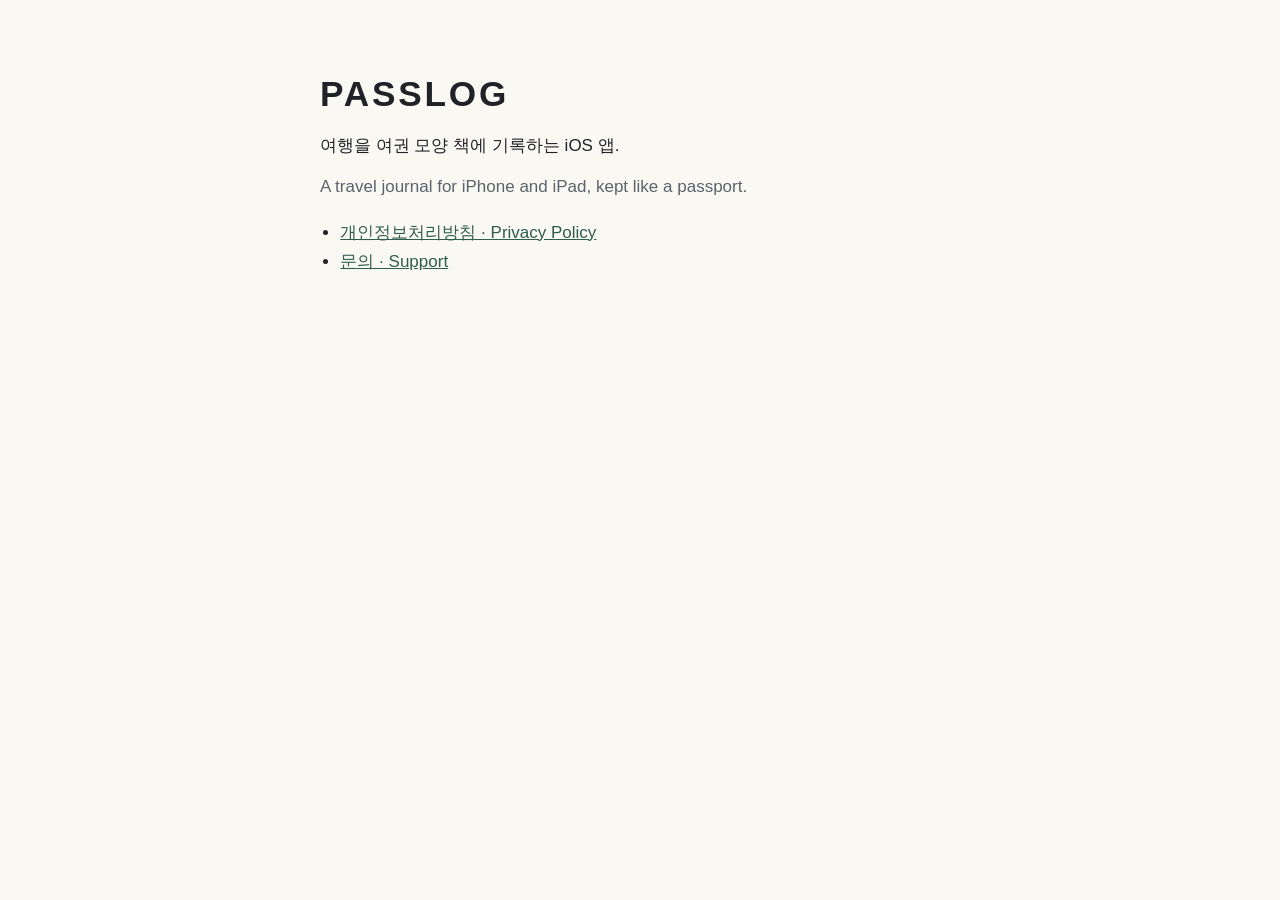
==== index.html @ 2c304961 "PASSLOG 사이트: app-ads.txt · 개인정보처리방침 · 소개" ====
<!doctype html>
<html lang="ko">
<head>
<meta charset="utf-8">
<meta name="viewport" content="width=device-width, initial-scale=1">
<title>PASSLOG</title>
<style>
  :root { --bg:#faf8f3; --fg:#1f2328; --muted:#5b636b; --accent:#2f5d50; }
  @media (prefers-color-scheme: dark) { :root { --bg:#16181b; --fg:#e8e6e1; --muted:#a3a9b0; --accent:#8fc3b2; } }
  body { margin:0; background:var(--bg); color:var(--fg); font:17px/1.7 -apple-system, BlinkMacSystemFont, "Apple SD Gothic Neo", "Noto Sans KR", sans-serif; }
  main { max-width:640px; margin:0 auto; padding:64px 16px; }
  h1 { font-size:2.2rem; letter-spacing:.08em; margin:0 0 8px; }
  p { margin:0 0 12px; }
  .muted { color:var(--muted); }
  a { color:var(--accent); }
  ul { padding-left:1.2em; }
</style>
</head>
<body>
<main>
<h1>PASSLOG</h1>
<p>여행을 여권 모양 책에 기록하는 iOS 앱.</p>
<p class="muted">A travel journal for iPhone and iPad, kept like a passport.</p>
<ul>
<li><a href="privacy.html">개인정보처리방침 · Privacy Policy</a></li>
<li><a href="https://github.com/Geek-ohmtech/passlog-data/issues">문의 · Support</a></li>
</ul>
</main>
</body>
</html>
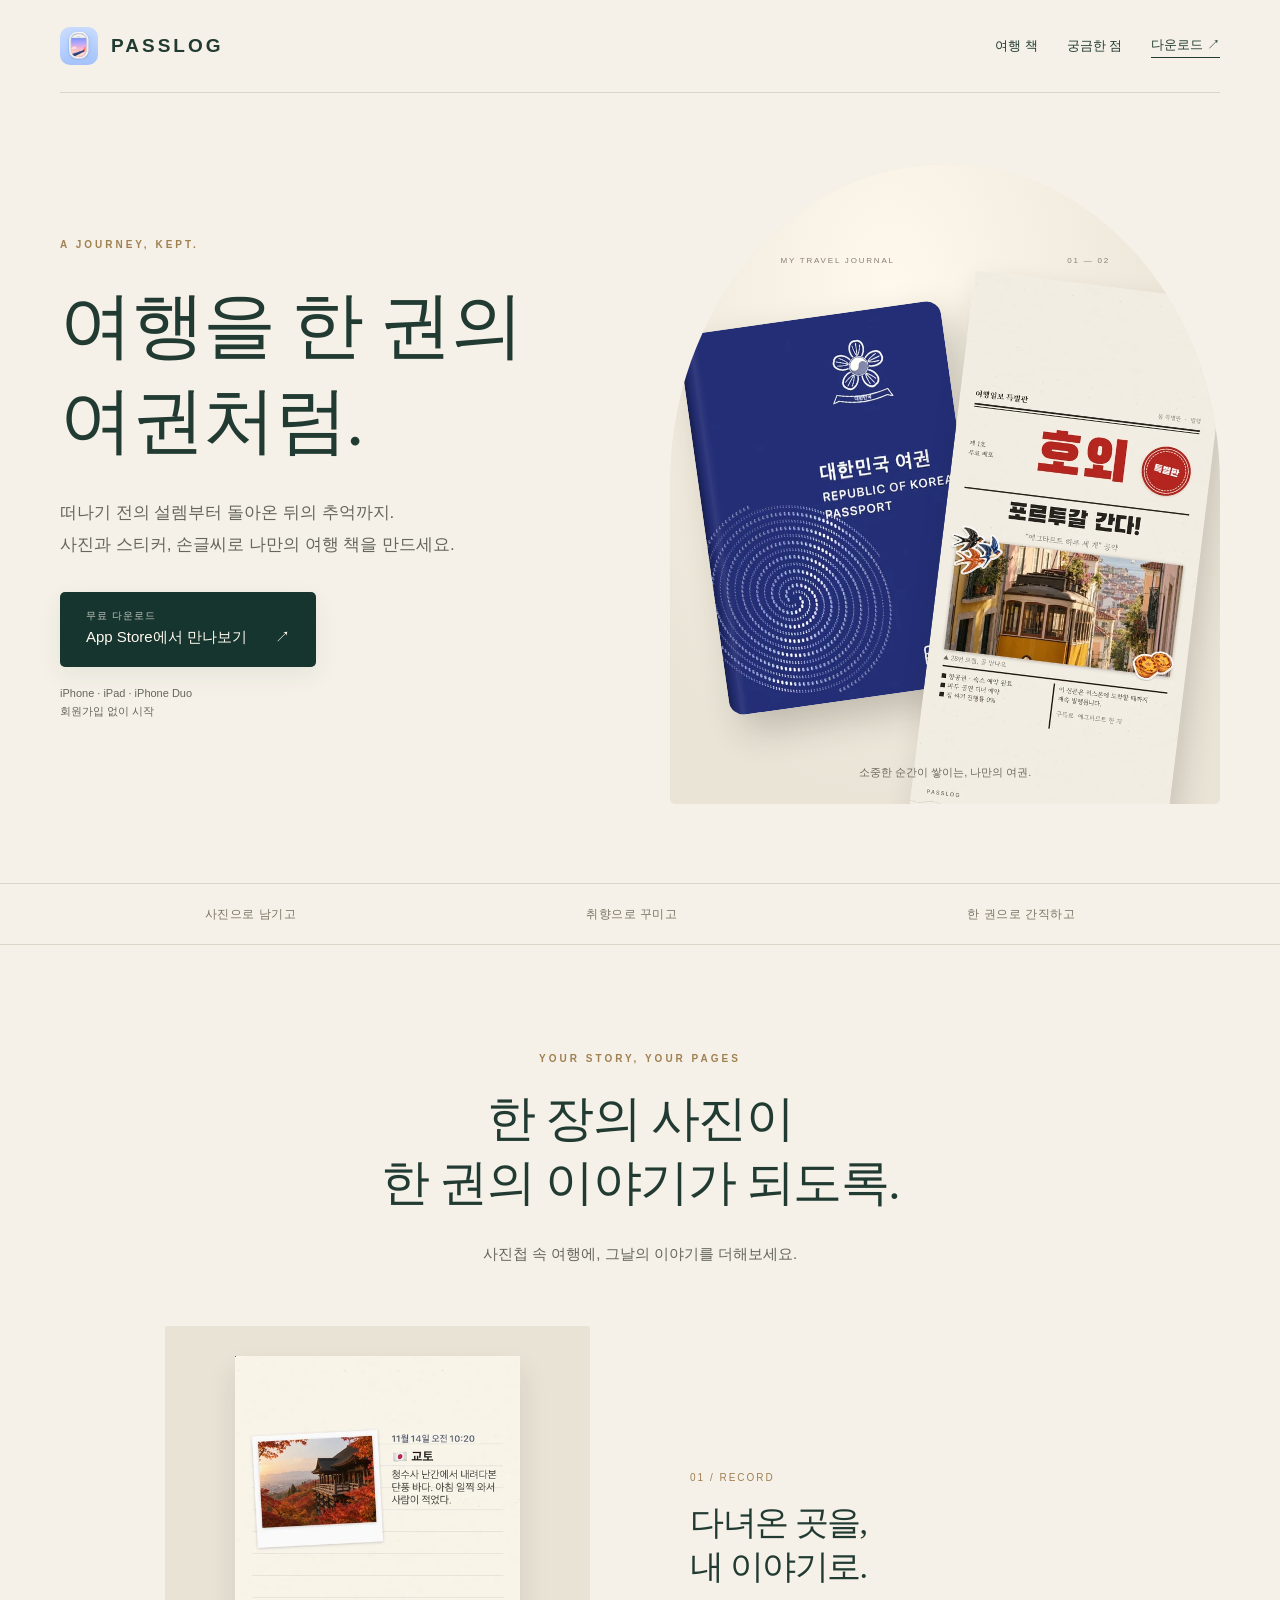
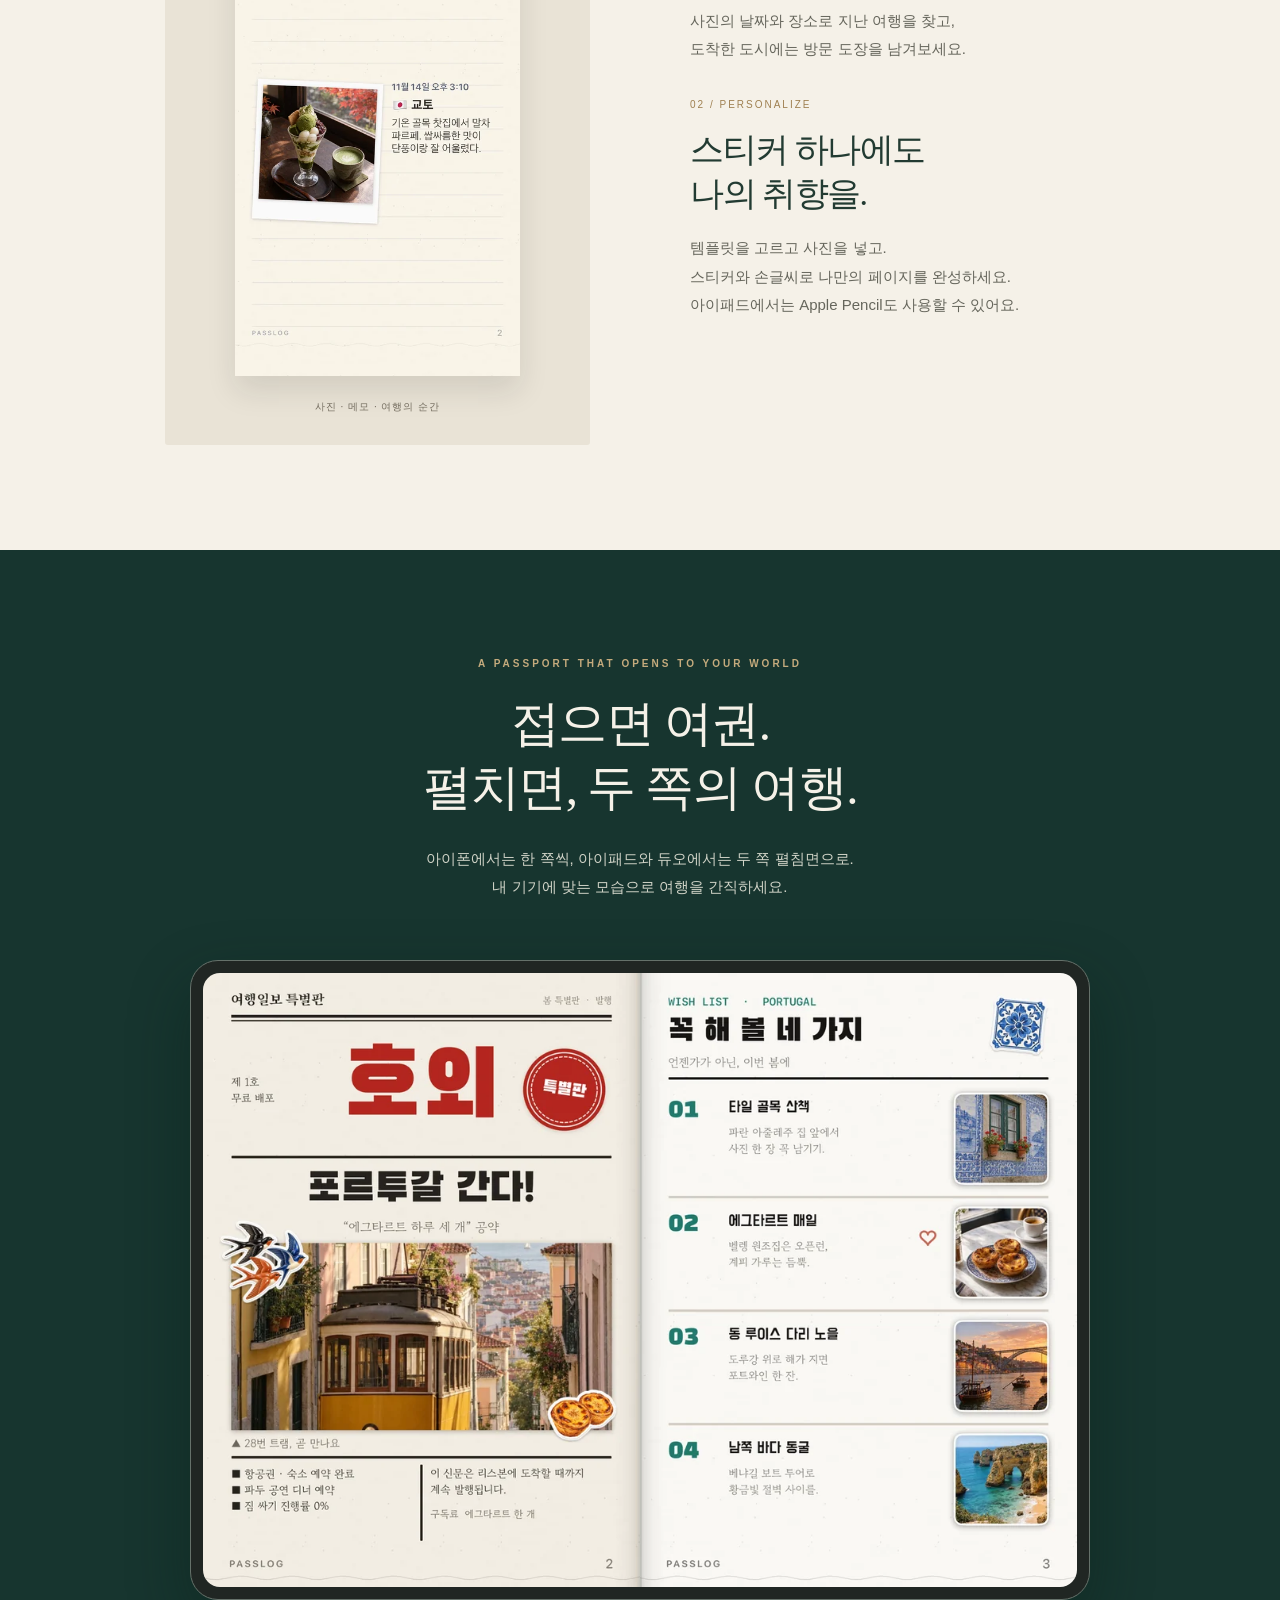
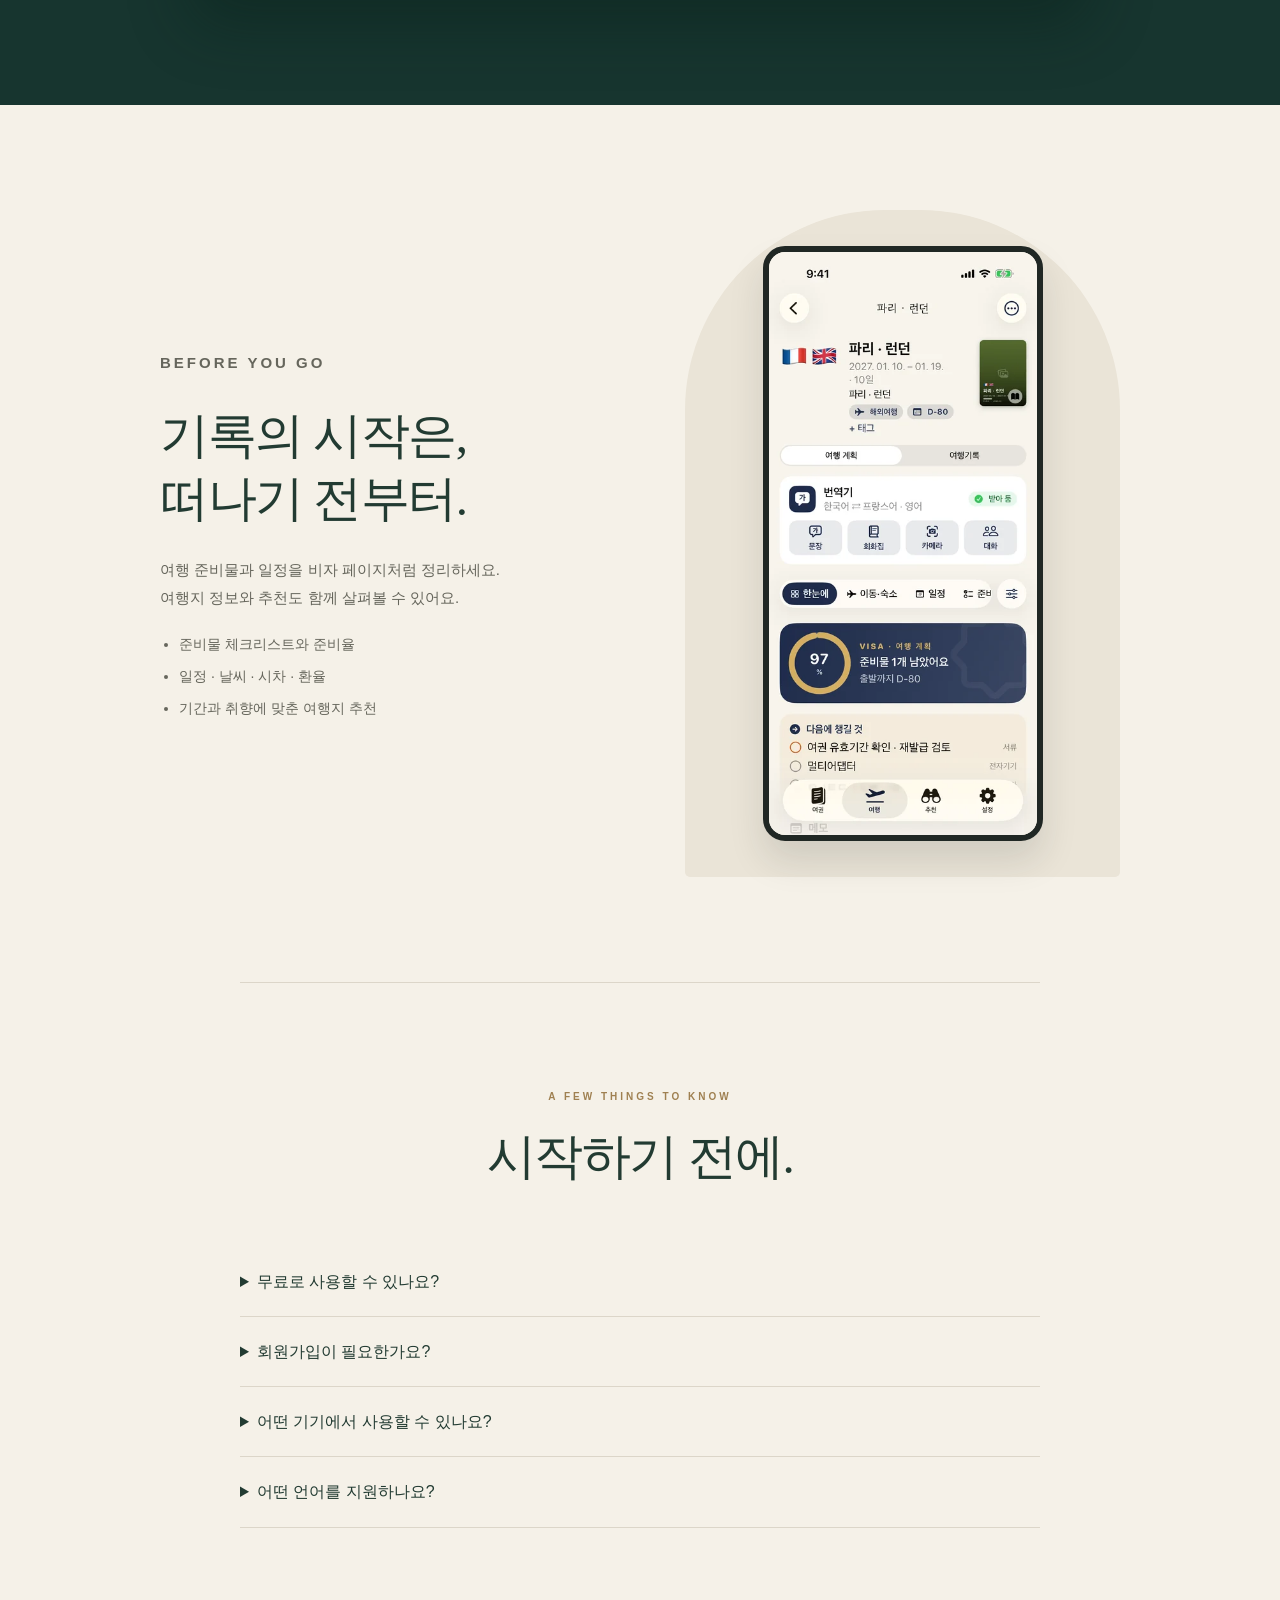
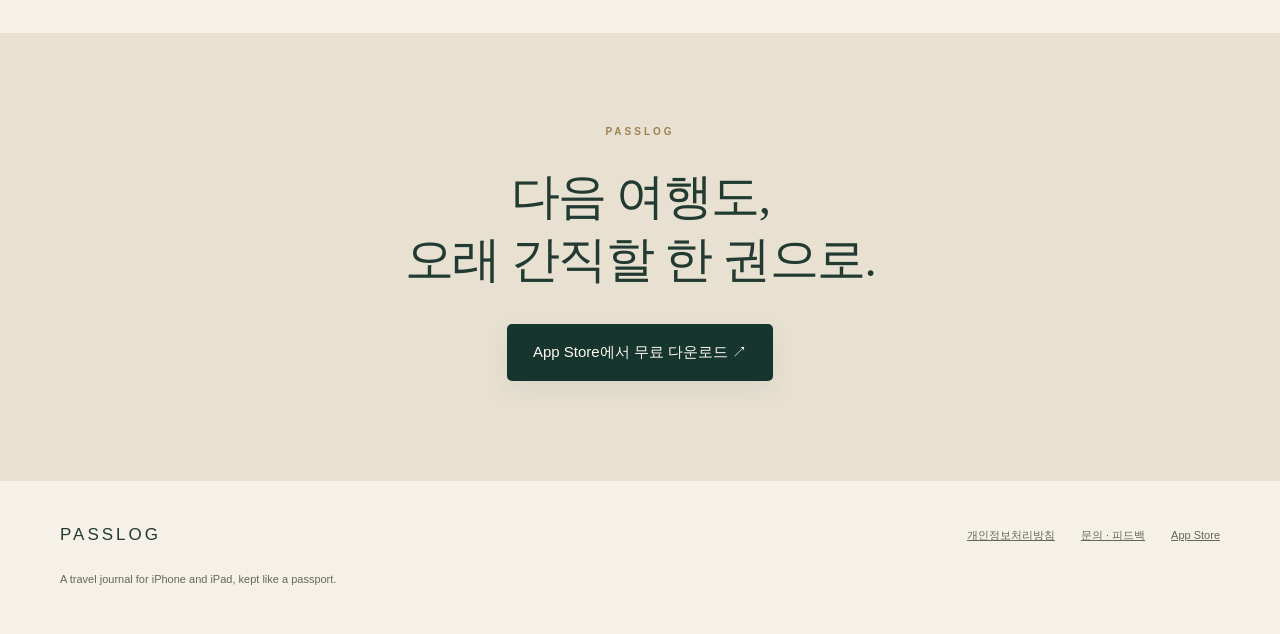
==== commit c4ea1ea3: "Add PASSLOG launch page and organic sharing assets" ====
--- a/index.html
+++ b/index.html
@@ -1,30 +1,78 @@
 <!doctype html>
 <html lang="ko">
 <head>
-<meta charset="utf-8">
-<meta name="viewport" content="width=device-width, initial-scale=1">
-<title>PASSLOG</title>
-<style>
-  :root { --bg:#faf8f3; --fg:#1f2328; --muted:#5b636b; --accent:#2f5d50; }
-  @media (prefers-color-scheme: dark) { :root { --bg:#16181b; --fg:#e8e6e1; --muted:#a3a9b0; --accent:#8fc3b2; } }
-  body { margin:0; background:var(--bg); color:var(--fg); font:17px/1.7 -apple-system, BlinkMacSystemFont, "Apple SD Gothic Neo", "Noto Sans KR", sans-serif; }
-  main { max-width:640px; margin:0 auto; padding:64px 16px; }
-  h1 { font-size:2.2rem; letter-spacing:.08em; margin:0 0 8px; }
-  p { margin:0 0 12px; }
-  .muted { color:var(--muted); }
-  a { color:var(--accent); }
-  ul { padding-left:1.2em; }
-</style>
+  <meta charset="utf-8">
+  <meta name="viewport" content="width=device-width, initial-scale=1">
+  <meta name="theme-color" content="#17352f">
+  <title>PASSLOG 패스로그 — 여행을 한 권의 여권처럼</title>
+  <meta name="description" content="사진·스티커·손글씨로 꾸미는 나만의 여행 책. 여행 준비부터 돌아온 뒤의 기록까지, PASSLOG에서 여권처럼 간직하세요. 아이폰·아이패드에서 무료 다운로드.">
+  <meta name="apple-itunes-app" content="app-id=6824751235">
+  <link rel="canonical" href="https://geek-ohmtech.github.io/">
+  <link rel="icon" type="image/png" href="assets/passlog-icon.png">
+  <meta property="og:type" content="website">
+  <meta property="og:locale" content="ko_KR">
+  <meta property="og:title" content="PASSLOG — 여행을 한 권의 여권처럼">
+  <meta property="og:description" content="사진·스티커·손글씨로 꾸미는 나만의 여행 책. 여행 준비부터 추억까지, 회원가입 없이 시작하세요.">
+  <meta property="og:url" content="https://geek-ohmtech.github.io/">
+  <meta property="og:image" content="https://geek-ohmtech.github.io/assets/passlog-share.jpg">
+  <meta property="og:image:width" content="1200">
+  <meta property="og:image:height" content="630">
+  <meta property="og:image:alt" content="PASSLOG 여행 기록 앱의 여권 표지와 여행 페이지">
+  <meta name="twitter:card" content="summary_large_image">
+  <meta name="twitter:title" content="PASSLOG — 여행을 한 권의 여권처럼">
+  <meta name="twitter:description" content="사진·스티커·손글씨로 꾸미는 여행 기록 앱. 아이폰·아이패드에서 만나보세요.">
+  <meta name="twitter:image" content="https://geek-ohmtech.github.io/assets/passlog-share.jpg">
+  <link rel="stylesheet" href="styles.css">
+  <script type="application/ld+json">
+  {"@context":"https://schema.org","@type":"SoftwareApplication","name":"PASSLOG","alternateName":"패스로그","description":"여행 준비부터 사진·스티커·손글씨로 꾸미는 여행 기록까지 한 권의 여권처럼 간직하는 앱","applicationCategory":"TravelApplication","operatingSystem":"iOS 26.0 or later","inLanguage":["ko","en","ja"],"url":"https://geek-ohmtech.github.io/","downloadUrl":"https://apps.apple.com/kr/app/passlog/id6824751235","image":"https://geek-ohmtech.github.io/assets/passlog-share.jpg","offers":{"@type":"Offer","price":"0","priceCurrency":"KRW","url":"https://apps.apple.com/kr/app/passlog/id6824751235"}}
+  </script>
 </head>
 <body>
-<main>
-<h1>PASSLOG</h1>
-<p>여행을 여권 모양 책에 기록하는 iOS 앱.</p>
-<p class="muted">A travel journal for iPhone and iPad, kept like a passport.</p>
-<ul>
-<li><a href="privacy.html">개인정보처리방침 · Privacy Policy</a></li>
-<li><a href="https://github.com/Geek-ohmtech/passlog-data/issues">문의 · Support</a></li>
-</ul>
+<a class="skip" href="#main">본문으로 건너뛰기</a>
+<header class="site-header wrap">
+  <a class="brand" href="/" aria-label="PASSLOG 홈"><img src="assets/passlog-icon.png" width="38" height="38" alt=""><span>PASSLOG</span></a>
+  <nav aria-label="메인 메뉴"><a href="#journal">여행 책</a><a href="#questions">궁금한 점</a><a class="nav-download" href="https://apps.apple.com/kr/app/passlog/id6824751235">다운로드 <span aria-hidden="true">↗</span></a></nav>
+</header>
+<main id="main">
+  <section class="hero wrap" aria-labelledby="hero-title">
+    <div class="hero-copy">
+      <p class="eyebrow">A JOURNEY, KEPT.</p>
+      <h1 id="hero-title">여행을 한 권의<br><em>여권처럼.</em></h1>
+      <p class="intro">떠나기 전의 설렘부터 돌아온 뒤의 추억까지.<br>사진과 스티커, 손글씨로<br class="mobile-break"> 나만의 여행 책을 만드세요.</p>
+      <a class="button" href="https://apps.apple.com/kr/app/passlog/id6824751235"><span class="button-small">무료 다운로드</span><span>App Store에서 만나보기 <span aria-hidden="true">↗</span></span></a>
+      <p class="device-note">iPhone · iPad · iPhone Duo <span>회원가입 없이 시작</span></p>
+    </div>
+    <div class="hero-art" aria-label="실제 앱의 여권 표지와 여행 페이지">
+      <div class="art-label">MY TRAVEL JOURNAL <span>01 — 02</span></div>
+      <img class="hero-passport" src="assets/passport.webp" width="420" height="611" alt="대한민국 여권 모양의 PASSLOG 표지" fetchpriority="high">
+      <img class="hero-page" src="assets/journal.webp" width="480" height="1044" alt="리스본 사진과 메모를 담은 여행 페이지" fetchpriority="high">
+      <span class="art-caption">소중한 순간이 쌓이는, 나만의 여권.</span>
+    </div>
+  </section>
+  <div class="feature-strip"><div class="wrap"><span>사진으로 남기고</span><span>취향으로 꾸미고</span><span>한 권으로 간직하고</span></div></div>
+  <section class="journal wrap section" id="journal" aria-labelledby="journal-title">
+    <div class="section-heading"><p class="eyebrow">YOUR STORY, YOUR PAGES</p><h2 id="journal-title">한 장의 사진이<br>한 권의 이야기가 되도록.</h2><p>사진첩 속 여행에, 그날의 이야기를 더해보세요.</p></div>
+    <div class="journal-grid">
+      <figure class="page-display"><img src="assets/kyoto.webp" width="480" height="1044" alt="교토의 풍경과 식사 사진을 정리한 여행 기록 페이지" loading="lazy"><figcaption>사진 · 메모 · 여행의 순간</figcaption></figure>
+      <div class="feature-copy"><span class="number">01 / RECORD</span><h3>다녀온 곳을,<br>내 이야기로.</h3><p>사진의 날짜와 장소로 지난 여행을 찾고,<br>도착한 도시에는 방문 도장을 남겨보세요.</p><span class="number">02 / PERSONALIZE</span><h3>스티커 하나에도<br>나의 취향을.</h3><p>템플릿을 고르고 사진을 넣고.<br>스티커와 손글씨로 나만의 페이지를 완성하세요.<br>아이패드에서는 Apple Pencil도 사용할 수 있어요.</p></div>
+    </div>
+  </section>
+  <section class="duo section" aria-labelledby="duo-title"><div class="wrap">
+    <div class="section-heading"><p class="eyebrow">A PASSPORT THAT OPENS TO YOUR WORLD</p><h2 id="duo-title">접으면 여권.<br>펼치면, 두 쪽의 여행.</h2><p>아이폰에서는 한 쪽씩, 아이패드와 듀오에서는 두 쪽 펼침면으로.<br>내 기기에 맞는 모습으로 여행을 간직하세요.</p></div>
+    <div class="duo-frame"><img src="assets/duo.webp" width="1100" height="774" alt="아이폰 듀오에서 두 쪽으로 펼쳐진 리스본 여행 책" loading="lazy"></div>
+  </div></section>
+  <section class="planning wrap section" aria-labelledby="planning-title">
+    <div class="feature-copy"><p class="eyebrow">BEFORE YOU GO</p><h2 id="planning-title">기록의 시작은,<br>떠나기 전부터.</h2><p>여행 준비물과 일정을 비자 페이지처럼 정리하세요.<br>여행지 정보와 추천도 함께 살펴볼 수 있어요.</p><ul class="plain-list"><li>준비물 체크리스트와 준비율</li><li>일정 · 날씨 · 시차 · 환율</li><li>기간과 취향에 맞춘 여행지 추천</li></ul></div>
+    <div class="planning-shot"><img src="assets/planning.webp" width="420" height="913" alt="파리·런던 여행 계획과 준비물 확인 화면" loading="lazy"></div>
+  </section>
+  <section class="faq wrap section" id="questions" aria-labelledby="faq-title"><div class="section-heading"><p class="eyebrow">A FEW THINGS TO KNOW</p><h2 id="faq-title">시작하기 전에.</h2></div>
+    <details><summary>무료로 사용할 수 있나요?</summary><p>무료로 다운로드할 수 있습니다. 일부 스티커 팩 열기, 워터마크 제거 등은 원할 때 보는 보상형 광고로 이용할 수 있습니다. 자세한 이용 조건은 앱에서 확인해 주세요.</p></details>
+    <details><summary>회원가입이 필요한가요?</summary><p>회원가입 없이 시작할 수 있습니다. 여행 기록은 기기와 내 iCloud에 저장됩니다. 광고 서비스의 데이터 처리에 관한 내용은 <a href="privacy.html">개인정보처리방침</a>에서 확인할 수 있습니다.</p></details>
+    <details><summary>어떤 기기에서 사용할 수 있나요?</summary><p>아이폰·아이패드·아이폰 듀오에서 사용할 수 있습니다. 현재 App Store에는 iOS 26.0 이상이 필요한 것으로 안내되어 있습니다. 다운로드 전에 내 기기의 호환 정보를 확인해 주세요.</p></details>
+    <details><summary>어떤 언어를 지원하나요?</summary><p>한국어, 영어, 일본어를 지원합니다.</p></details>
+  </section>
+  <section class="closing"><div class="wrap"><p class="eyebrow">PASSLOG</p><h2>다음 여행도,<br>오래 간직할 한 권으로.</h2><a class="button light" href="https://apps.apple.com/kr/app/passlog/id6824751235">App Store에서 무료 다운로드 <span aria-hidden="true">↗</span></a></div></section>
 </main>
+<footer class="site-footer wrap"><a class="wordmark" href="/">PASSLOG</a><div><a href="privacy.html">개인정보처리방침</a><a href="https://github.com/Geek-ohmtech/passlog-data/issues">문의 · 피드백</a><a href="https://apps.apple.com/kr/app/passlog/id6824751235">App Store</a></div><p>A travel journal for iPhone and iPad, kept like a passport.</p></footer>
 </body>
 </html>
--- a/styles.css
+++ b/styles.css
@@ -0,0 +1,2 @@
+:root{--paper:#f5f1e8;--ink:#223b32;--muted:#66665c;--line:#dcd6c9;--gold:#9f8051;--green:#17352f}*{box-sizing:border-box}html{scroll-behavior:smooth;scroll-padding-top:32px}body{margin:0;color:var(--ink);background:var(--paper);font-family:-apple-system,BlinkMacSystemFont,"Apple SD Gothic Neo","Noto Sans KR",sans-serif;line-height:1.7;word-break:keep-all}a{color:inherit}img{display:block;max-width:100%;height:auto}.wrap{width:min(1160px,calc(100% - 64px));margin-inline:auto}.skip{position:absolute;top:-100px;left:16px;background:white;padding:10px;z-index:20}.skip:focus{top:8px}a:focus-visible,summary:focus-visible{outline:3px solid var(--gold);outline-offset:5px}.site-header{display:flex;align-items:center;justify-content:space-between;padding-block:27px;border-bottom:1px solid var(--line)}.brand{display:flex;align-items:center;gap:13px;text-decoration:none;font-size:19px;letter-spacing:3px;font-weight:650}.brand img{border-radius:10px}.site-header nav{display:flex;gap:29px;align-items:center;font-size:13px}.site-header nav a{text-decoration:none}.nav-download{border-bottom:1px solid var(--ink)}.hero{display:grid;grid-template-columns:1.06fr 1fr;gap:28px;min-height:790px;align-items:center;padding-block:62px 70px}.eyebrow{font-size:10px;letter-spacing:3px;font-weight:600;color:var(--gold);margin:0 0 26px}h1,h2,h3{font-family:"AppleMyungjo","Nanum Myeongjo","Noto Serif KR",Georgia,serif;font-weight:400;line-height:1.3;letter-spacing:-1.5px}h1{font-size:clamp(48px,5.7vw,74px);margin:0 0 28px}h1 em{font-style:normal}p.intro{font-size:17px;line-height:1.9;color:var(--muted);margin:0 0 31px}.button{display:inline-flex;flex-direction:column;align-items:flex-start;gap:0;padding:15px 26px 17px;border-radius:5px;background:var(--green);color:#fff9ef;text-decoration:none;font-size:15px;box-shadow:0 8px 24px #17352f12}.button-small{font-size:10px;letter-spacing:1px;opacity:.75}.button span span{margin-left:24px}.device-note{font-size:11px;color:var(--muted);margin-top:17px}.device-note span{display:block}.hero-art{height:640px;position:relative;background:#eae4d7;border-radius:50% 50% 5px 5px;isolation:isolate;overflow:hidden}.hero-art:before{content:"";position:absolute;inset:0;background:radial-gradient(ellipse at 40% 20%,#fff9ed 0,transparent 70%);z-index:-1}.art-label{position:absolute;top:90px;left:110px;right:110px;color:#88806e;font-size:8px;letter-spacing:1.8px;display:flex;justify-content:space-between}.hero-passport{position:absolute;width:48%;left:6%;top:152px;transform:rotate(-8deg);border-radius:15px;box-shadow:12px 18px 36px #2625153b}.hero-page{position:absolute;width:47%;right:4%;top:120px;transform:rotate(7deg);border-radius:3px;box-shadow:8px 15px 30px #2625152b}.art-caption{position:absolute;bottom:22px;left:0;right:0;text-align:center;font-size:11px;color:#6b695e}.feature-strip{border-block:1px solid var(--line)}.feature-strip>.wrap{display:flex;justify-content:space-around;padding-block:20px;color:#7c7465;font-size:12px;letter-spacing:.5px}.section{padding-block:105px}.section-heading{text-align:center;margin-bottom:58px}.section-heading .eyebrow{margin-bottom:20px}h2{font-size:clamp(36px,4vw,49px);margin:0 0 25px}.section-heading>p:last-child,.feature-copy>p{font-size:15px;color:var(--muted);line-height:1.9}.journal-grid{display:grid;grid-template-columns:1fr 1fr;gap:100px;max-width:950px;margin:auto;align-items:center}.page-display{margin:0;padding:30px;background:#e9e3d6;text-align:center;border-radius:3px}.page-display img{width:285px;margin:auto;box-shadow:0 15px 28px #1f1d191c}.page-display figcaption{font-size:10px;color:#726b5d;margin-top:22px;letter-spacing:1px}.number{display:block;font-size:10px;letter-spacing:2px;color:var(--gold);margin:32px 0 15px}.feature-copy h3{font-size:34px;margin:0 0 18px}.duo{background:#17352f;color:var(--paper)}.duo .section-heading>p:last-child{color:#d0d3c7}.duo .eyebrow{color:#c5ab7d}.duo-frame{padding:12px;background:#202623;max-width:900px;margin:auto;border:1px solid #65716a;border-radius:28px;overflow:hidden;box-shadow:0 25px 60px #071e186b;position:relative}.duo-frame img{width:100%;border-radius:17px}.duo-frame:after{content:"";position:absolute;top:12px;bottom:12px;left:50%;width:2px;background:#00000013}.planning{display:grid;grid-template-columns:1fr 1fr;gap:90px;align-items:center;max-width:960px}.plain-list{padding-left:19px;font-size:14px;color:var(--muted);line-height:2.3}.planning-shot{background:#eae4d7;padding:36px 50px;border-radius:200px 200px 5px 5px}.planning-shot img{width:280px;margin:auto;border-radius:22px;border:6px solid #202724;box-shadow:0 20px 35px #20272420}.faq{max-width:800px;border-top:1px solid var(--line)}details{padding:21px 0;border-bottom:1px solid var(--line)}summary{font-size:16px;cursor:pointer;padding-right:18px}details p{color:var(--muted);font-size:14px;margin:14px 0 2px;line-height:1.9}.closing{text-align:center;padding-block:90px 100px;background:#e8e1d2}.closing .eyebrow{margin-bottom:25px}.closing h2{margin-bottom:32px}.closing .button{display:inline-block}.site-footer{padding-block:40px 45px;display:flex;align-items:center;justify-content:space-between;flex-wrap:wrap;gap:20px}.wordmark{font-size:17px;letter-spacing:3px;text-decoration:none}.site-footer>div{display:flex;gap:26px;font-size:11px;color:var(--muted)}.site-footer>p{flex-basis:100%;margin:0;font-size:11px;color:var(--muted)}.mobile-break{display:none}@media(max-width:800px){.wrap{width:calc(100% - 40px)}.site-header{padding-block:20px}.site-header nav{gap:17px}.site-header nav>a:not(.nav-download){display:none}.brand{font-size:16px;gap:10px}.hero{grid-template-columns:1fr;gap:36px;padding-block:50px 40px}.hero-copy{text-align:center}.hero h1{font-size:48px}.hero .eyebrow{margin-bottom:18px}.hero p.intro{font-size:15px}.hero .button{align-items:center}.device-note span{display:inline;margin-left:9px}.hero-art{height:560px;width:min(460px,100%);margin:auto}.hero-passport{top:140px}.hero-page{top:110px}.feature-strip>.wrap{font-size:10px;gap:10px;padding-block:16px}.section{padding-block:70px}.section-heading{margin-bottom:38px}.section-heading>p:last-child,.feature-copy>p{font-size:14px}h2{font-size:38px}.journal-grid{gap:32px;grid-template-columns:1fr;max-width:440px}.page-display{padding:28px}.page-display img{width:230px}.feature-copy{text-align:center}.feature-copy h3{font-size:32px}.number{margin-top:30px}.duo-frame{border-radius:17px;padding:7px}.duo-frame img{border-radius:10px}.duo-frame:after{top:7px;bottom:7px}.duo .section-heading p br{display:none}.planning{grid-template-columns:1fr;gap:30px}.planning-shot{max-width:360px;margin:auto;padding:28px 40px}.planning-shot img{width:230px}.plain-list{display:inline-block;text-align:left}.faq{max-width:calc(100% - 40px)}.closing{padding-block:65px 75px}.site-footer{flex-direction:column;align-items:flex-start;gap:20px}.site-footer>div{flex-wrap:wrap;gap:18px}.mobile-break{display:initial}}@media(prefers-reduced-motion:reduce){html{scroll-behavior:auto}}@media(max-width:360px){.hero h1{font-size:48px}.hero-art{height:480px}.hero-passport{top:135px}.hero-page{top:110px}.device-note span{display:block;margin:0}.feature-strip>.wrap{font-size:9px;gap:5px}}
+:root{color-scheme:light}
